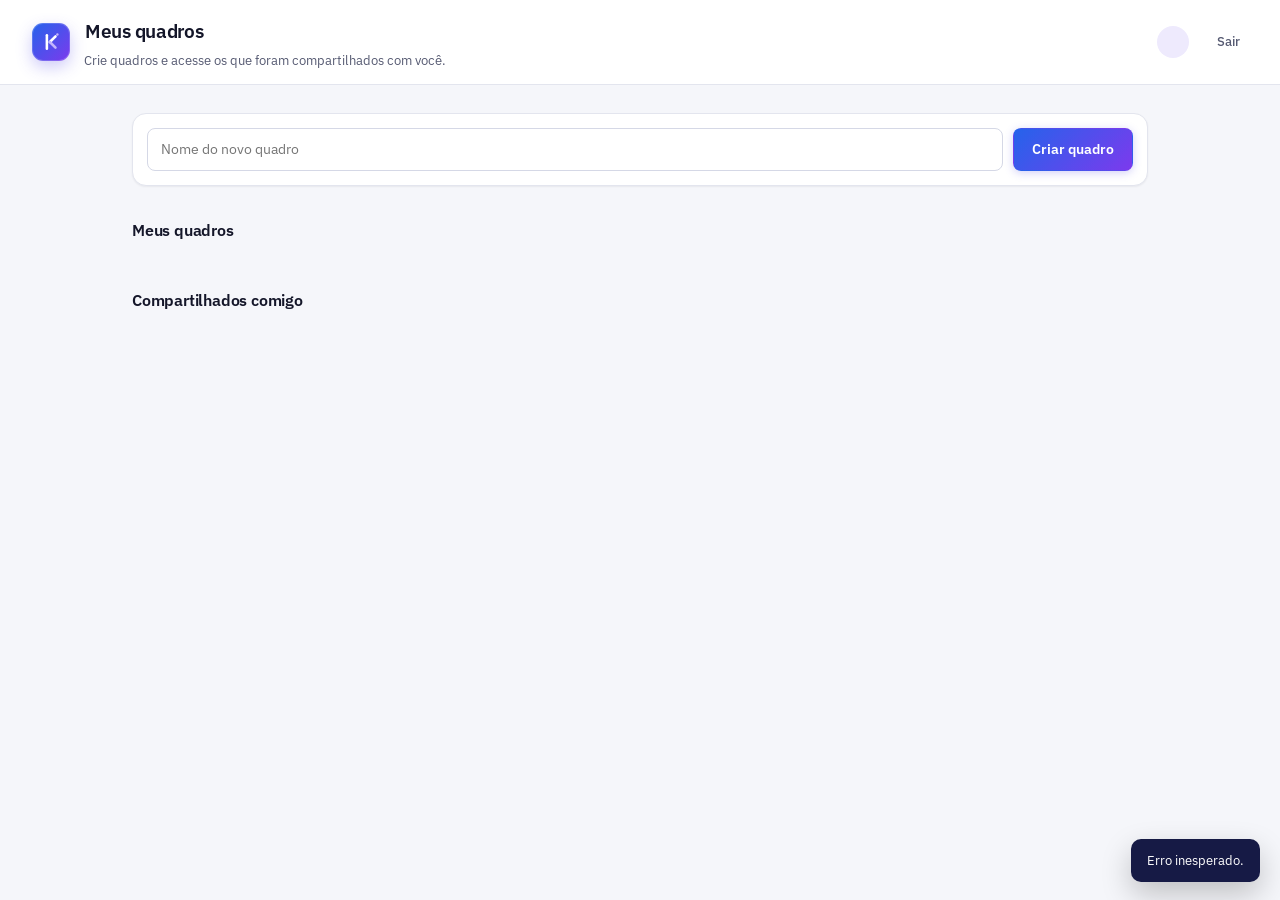
==== static/boards.html @ e6728587 "Add files via upload" ====
<!DOCTYPE html>
<html lang="pt-BR">
<head>
  <meta charset="UTF-8">
  <meta name="viewport" content="width=device-width, initial-scale=1">
  <title>Meus quadros | Quadro Kanban</title>
  <link rel="preconnect" href="https://fonts.googleapis.com">
  <link rel="preconnect" href="https://fonts.gstatic.com" crossorigin>
  <link href="https://fonts.googleapis.com/css2?family=IBM+Plex+Sans:wght@400;500;600;700&display=swap" rel="stylesheet">
  <link rel="icon" type="image/svg+xml" href="/static/favicon.svg">
  <link rel="stylesheet" href="/static/styles.css">
  <link rel="stylesheet" href="/static/extra.css">
</head>
<body class="list-page">
  <header class="board-header">
    <div class="board-brand">
      <span class="brand-mark" aria-hidden="true"><svg viewBox="0 0 32 32" fill="none" stroke-linecap="round" stroke-linejoin="round"><path d="M10.5 7v18" stroke="#fff" stroke-width="3.4"/><path d="M14.5 16 22 8.5" stroke="#fff" stroke-width="3.4"/><path d="M14.5 16 22 23.5" stroke="#c4b5fd" stroke-width="3.4"/><circle cx="24.5" cy="6" r="1.6" fill="#c4b5fd" stroke="none"/></svg></span>
      <div class="board-titles"><div class="project-name" style="cursor:default">Meus quadros</div><div class="board-subtitle">Crie quadros e acesse os que foram compartilhados com você.</div></div>
    </div>
    <div class="head-actions"><div class="account-menu" style="border:0;margin:0;padding:0"><span class="account-avatar" id="avatar"></span><span class="account-email" id="accName"></span><button class="logout-button" id="logout" type="button">Sair</button></div></div>
  </header>
  <main class="list-main">
    <form class="new-board" id="newBoardForm"><input id="newBoardName" maxlength="60" placeholder="Nome do novo quadro" aria-label="Nome do novo quadro"><button class="btn btn-primary" type="submit">Criar quadro</button></form>
    <div class="section-title">Meus quadros <small id="mineCount"></small></div>
    <div class="board-grid" id="mine"></div>
    <div class="section-title">Compartilhados comigo <small id="sharedCount"></small></div>
    <div class="board-grid" id="shared"></div>
  </main>
  <div class="toast" id="toast" role="status" aria-live="polite" hidden></div>
  <script src="/static/api.js"></script>
  <script src="/static/boards.js"></script>
</body>
</html>
---- static/styles.css ----
/* =========================================================
   Quadro Kanban — design system
   Mesma identidade de cor (azul → roxo), tipografia IBM Plex Sans
   ========================================================= */
:root{
  --blue:#2563eb;--indigo:#4f46e5;--purple:#7c3aed;--navy:#161a45;--navy-2:#20235b;
  --grad:linear-gradient(135deg,#2563eb 0%,#7c3aed 100%);
  --ink:#141629;--ink-2:#565a72;--ink-3:#8a8ea5;
  --line:#e3e5ee;--line-2:#eef0f6;
  --bg:#f5f6fa;--surface:#fff;--col-bg:#f1f2f8;
  --accent:#5b45d6;--accent-soft:#eeeafd;--focus:rgba(91,69,214,.28);
  --r-sm:8px;--r-md:10px;--r-lg:14px;
  --sh-1:0 1px 2px rgba(20,22,41,.06);
  --sh-2:0 4px 14px rgba(20,22,41,.08);
  --sh-3:0 24px 60px rgba(20,22,41,.22);
}
*{box-sizing:border-box;margin:0}
html,body{min-height:100%}
body{font-family:"IBM Plex Sans",system-ui,-apple-system,"Segoe UI",Roboto,sans-serif;font-size:14px;line-height:1.5;color:var(--ink);-webkit-font-smoothing:antialiased;font-feature-settings:"tnum" 1}
button,input,textarea,select{font:inherit;color:inherit}
button{cursor:pointer}
:focus-visible{outline:2px solid var(--accent);outline-offset:2px}
[hidden]{display:none!important}

/* ---------- Logo ---------- */
.brand{display:inline-flex;align-items:center;gap:11px;text-decoration:none;font-size:17px;font-weight:400;letter-spacing:-.2px;color:var(--ink)}
.brand strong{font-weight:700}
.brand-light{color:#fff}
.brand-mark{width:38px;height:38px;border-radius:11px;background:var(--grad);display:grid;place-items:center;flex:none;box-shadow:inset 0 0 0 1px rgba(255,255,255,.18),0 6px 16px rgba(79,70,229,.28)}
.brand-mark svg{width:24px;height:24px}

/* ---------- Autenticação ---------- */
.auth-page{min-height:100vh;background:var(--bg);display:grid;place-items:center;padding:28px}
.auth-shell{width:min(1120px,100%);min-height:680px;display:grid;grid-template-columns:1.05fr .95fr;background:var(--surface);border-radius:20px;overflow:hidden;box-shadow:var(--sh-3);border:1px solid var(--line)}
.auth-showcase{position:relative;display:flex;flex-direction:column;justify-content:space-between;padding:40px 48px;color:#fff;overflow:hidden;
  background:linear-gradient(160deg,#121538 0%,#1c2058 55%,#34247a 100%)}
.auth-showcase:before{content:"";position:absolute;inset:0;background-image:linear-gradient(rgba(255,255,255,.045) 1px,transparent 1px),linear-gradient(90deg,rgba(255,255,255,.045) 1px,transparent 1px);background-size:44px 44px;-webkit-mask-image:radial-gradient(circle at 30% 30%,#000,transparent 75%);mask-image:radial-gradient(circle at 30% 30%,#000,transparent 75%);pointer-events:none}
.auth-showcase>*{position:relative}
.showcase-copy{margin:48px 0 36px}
.eyebrow{display:inline-flex;align-items:center;gap:9px;font-size:12px;font-weight:500;color:#c9c8ff;padding:6px 12px;border:1px solid rgba(255,255,255,.18);border-radius:999px;background:rgba(255,255,255,.05)}
.eyebrow-dot{width:7px;height:7px;border-radius:50%;background:#7fe0b4}
.showcase-copy h1{max-width:470px;margin-top:22px;font-size:clamp(30px,3.6vw,42px);line-height:1.15;letter-spacing:-1px;font-weight:600}
.showcase-copy h1 em{font-style:normal}
.showcase-copy>p{max-width:430px;margin-top:16px;color:#c3c6e3;font-size:15px;line-height:1.7}
.mini-board{display:flex;gap:10px;margin-top:40px;max-width:470px}
.mini-column{flex:1;min-width:0;padding:11px 10px;border:1px solid rgba(255,255,255,.14);border-radius:12px;background:rgba(255,255,255,.07)}
.mini-heading{display:flex;align-items:center;gap:6px;font-size:10px;color:#fff;font-weight:600;white-space:nowrap}
.mini-heading i{width:6px;height:6px;border-radius:50%;background:#a99cff}
.mini-column:nth-child(2) .mini-heading i{background:#f3c66b}
.mini-column:nth-child(3) .mini-heading i{background:#79d5ac}
.mini-heading b{margin-left:auto;color:#c9c9e4;font-weight:500}
.mini-task{display:flex;flex-direction:column;gap:5px;margin-top:10px;padding:9px 8px;background:#fff;border-radius:7px;box-shadow:0 4px 10px rgba(0,0,0,.18)}
.mini-task i:first-child{width:72%;height:4px;border-radius:4px;background:#c9cbe0}
.mini-task i:last-child{width:48%;height:4px;border-radius:4px;background:#e5e6ef}
.mini-task.short{margin-top:7px}.mini-task.short i:first-child{width:55%}
.showcase-footer{font-size:12px;color:#9ea2cc}
.auth-panel{display:grid;place-items:center;padding:48px 54px}
.auth-card{width:min(380px,100%)}
.brand-mobile{display:none;margin-bottom:36px}
.auth-heading{margin-bottom:28px}
.auth-kicker{font-size:13px;font-weight:600;color:var(--accent)}
.auth-heading h2{font-size:28px;letter-spacing:-.6px;margin-top:6px;font-weight:600}
.auth-heading p{font-size:14px;color:var(--ink-2);margin-top:8px}
.auth-card form{display:flex;flex-direction:column;gap:8px}
.auth-card label{font-size:13px;font-weight:500;color:#2c2f45;margin-top:8px}
.input-wrap{height:46px;display:flex;align-items:center;gap:10px;padding:0 13px;border:1px solid #d5d8e6;border-radius:var(--r-md);background:#fff;transition:border-color .15s,box-shadow .15s}
.input-wrap:focus-within{border-color:var(--accent);box-shadow:0 0 0 3px var(--focus)}
.input-wrap>svg{width:18px;height:18px;flex:none;fill:none;stroke:var(--ink-3);stroke-width:1.7;stroke-linecap:round;stroke-linejoin:round}
.input-wrap input{width:100%;min-width:0;border:0;outline:0;background:transparent;font-size:14px}
.input-wrap input::placeholder{color:#a3a6b8}
.toggle-password{flex:none;border:0;background:transparent;color:var(--accent);font-size:12px;font-weight:600;padding:5px 6px;border-radius:6px}
.toggle-password:hover{background:var(--accent-soft)}
.text-button,.switch-auth button{border:0;background:transparent;color:var(--accent);font-size:13px;font-weight:600}
.text-button:hover,.switch-auth button:hover{text-decoration:underline}
.auth-submit{height:46px;margin-top:14px;display:flex;align-items:center;justify-content:center;border:0;border-radius:var(--r-md);color:#fff;background:var(--grad);font-size:14px;font-weight:600;box-shadow:0 6px 16px rgba(79,70,229,.28);transition:box-shadow .15s,filter .15s}
.auth-submit:hover{filter:brightness(1.06);box-shadow:0 8px 20px rgba(79,70,229,.36)}
.auth-submit:disabled{opacity:.65;cursor:wait}
.switch-auth{text-align:center;color:var(--ink-2);font-size:13px;margin-top:22px}
.security-note{display:flex;align-items:center;justify-content:center;gap:7px;margin-top:26px;padding-top:20px;border-top:1px solid var(--line-2);color:var(--ink-3);font-size:12px}
.security-note svg{width:15px;height:15px;fill:none;stroke:#1f9d70;stroke-width:1.8;stroke-linecap:round;stroke-linejoin:round}
.message{padding:11px 13px;margin:0 0 16px;border-radius:var(--r-sm);font-size:13px;line-height:1.5}
.message.error{background:#fef1f2;color:#a3202f;border:1px solid #f6cfd4}
.message.success{background:#edf9f2;color:#1b6e47;border:1px solid #c8e9d7}
.message.info{background:var(--accent-soft);color:#4636a8;border:1px solid #dcd6fb}

/* ---------- Cabeçalho (todas as páginas internas) ---------- */
.board-header{display:flex;align-items:center;justify-content:space-between;gap:16px;flex-wrap:wrap;padding:14px clamp(16px,3vw,32px);background:#fff;border-bottom:1px solid var(--line);position:relative;z-index:2}
.board-brand{display:flex;align-items:center;gap:14px;min-width:0;flex:1 1 280px}
.board-brand>.brand-mark{width:38px;height:38px}
.board-titles{min-width:0;flex:1}
.project-name{width:100%;max-width:520px;padding:2px 8px;margin-left:-8px;border:1px solid transparent;border-radius:var(--r-sm);background:transparent;font-size:19px;font-weight:600;letter-spacing:-.3px;color:var(--ink);text-overflow:ellipsis}
input.project-name:hover{border-color:var(--line)}
.project-name:focus{outline:0;border-color:var(--accent);background:#fff;box-shadow:0 0 0 3px var(--focus)}
.board-subtitle{font-size:13px;color:var(--ink-2);margin-top:2px;display:flex;align-items:center;gap:8px;flex-wrap:wrap}
.head-actions{display:flex;align-items:center;gap:8px;flex-wrap:wrap}
.account-menu{display:flex;align-items:center;gap:10px;padding-left:14px;margin-left:4px;border-left:1px solid var(--line)}
.account-avatar{width:32px;height:32px;display:grid;place-items:center;flex:none;border-radius:50%;background:var(--accent-soft);color:var(--accent);font-size:12px;font-weight:600;letter-spacing:.2px}
.account-email{max-width:170px;overflow:hidden;text-overflow:ellipsis;white-space:nowrap;color:var(--ink-2);font-size:13px}
.logout-button{border:0;background:transparent;color:var(--ink-2);font-size:13px;font-weight:500;padding:6px 8px;border-radius:6px}
.logout-button:hover{color:#b3263a;background:#fef1f2}
.back-btn{display:grid;place-items:center;width:36px;height:36px;border-radius:var(--r-sm);border:1px solid var(--line);background:#fff;color:var(--ink);text-decoration:none;flex:none}
.back-btn:hover{background:var(--bg);border-color:#cfd2e2}
.back-btn svg{width:16px;height:16px;fill:none;stroke:currentColor;stroke-width:2;stroke-linecap:round;stroke-linejoin:round}

/* ---------- Botões ---------- */
.btn{display:inline-flex;align-items:center;justify-content:center;gap:7px;border-radius:var(--r-sm);padding:9px 14px;font-size:13px;font-weight:500;line-height:1.2;transition:background .15s,border-color .15s,box-shadow .15s,filter .15s}
.btn svg{width:16px;height:16px;fill:none;stroke:currentColor;stroke-width:2;stroke-linecap:round;stroke-linejoin:round}
.btn-primary{background:var(--grad);color:#fff;border:1px solid transparent;font-weight:600;box-shadow:0 2px 8px rgba(79,70,229,.25)}
.btn-primary:hover{filter:brightness(1.07);box-shadow:0 4px 12px rgba(79,70,229,.32)}
.btn-outline{background:#fff;color:var(--ink);border:1px solid #d5d8e6}
.btn-outline:hover{background:var(--bg);border-color:#bfc3d8}
.btn-danger{background:#fff;color:#b3263a;border:1px solid #f1cbd1}
.btn-danger:hover{background:#fef1f2}

/* ---------- Quadro Kanban ---------- */
body.board-page{height:100vh;display:flex;flex-direction:column;background:var(--bg);overflow:hidden}
.board-main{flex:1;min-height:0;display:flex;gap:16px;align-items:stretch;padding:22px clamp(16px,3vw,32px) 28px;overflow-x:auto;overflow-y:hidden}
.column{--c-soft:color-mix(in srgb,var(--c) 12%,#fff);flex:1 0 296px;min-width:296px;max-width:440px;background:var(--col-bg);border:1px solid var(--line);border-radius:var(--r-lg);display:flex;flex-direction:column;min-height:0;overflow:hidden}
.col-head{display:flex;align-items:center;gap:8px;padding:14px 12px 8px 16px;position:relative}
.col-head:before{content:"";position:absolute;left:16px;right:16px;top:0;height:3px;border-radius:0 0 3px 3px;background:var(--c)}
.dot{width:8px;height:8px;border-radius:50%;background:var(--c);flex:none}
.col-name{font-size:14px;font-weight:600;letter-spacing:-.1px;flex:1;min-width:0;padding:3px 6px;margin-left:-4px;border-radius:6px;border:1px solid transparent;overflow-wrap:anywhere;cursor:text}
.col-name:hover{border-color:#d3d6e6;border-style:dashed}
.col-name:focus{outline:0;border:1px solid var(--c);background:#fff}
.count{min-width:24px;text-align:center;font-size:12px;font-weight:600;color:var(--c);background:var(--c-soft);padding:2px 8px;border-radius:999px}
.icon-btn{width:28px;height:28px;border:0;background:transparent;border-radius:7px;color:var(--ink-3);display:grid;place-items:center;flex:none}
.icon-btn:hover:not(:disabled){background:#e4e6f2;color:var(--ink)}
.icon-btn:disabled{opacity:.35;cursor:not-allowed}
.icon-btn svg{width:15px;height:15px}
.cards{flex:1;overflow-y:auto;padding:8px 12px 14px;display:flex;flex-direction:column;gap:10px;min-height:140px;transition:background .15s}
.cards.over{background:var(--c-soft)}
.card{background:#fff;border:1px solid var(--line);border-radius:var(--r-md);padding:13px 14px;cursor:grab;position:relative;box-shadow:var(--sh-1);transition:box-shadow .15s,border-color .15s}
.card:hover{border-color:#c9cde2;box-shadow:var(--sh-2)}
.card:active{cursor:grabbing}
.card.dragging{opacity:.45}
.card.readonly{cursor:default}
.card h3{font-size:14px;font-weight:600;line-height:1.35;padding-right:28px;overflow-wrap:anywhere}
.card h3 a{color:inherit;text-decoration:none}.card h3 a:hover{color:var(--accent)}
.card p{font-size:13px;color:var(--ink-2);margin-top:6px;line-height:1.5;overflow-wrap:anywhere;white-space:pre-wrap}
.card .icon-btn{position:absolute;top:8px;right:8px;opacity:0;transition:opacity .12s}
.card:hover .icon-btn,.card .icon-btn:focus-visible{opacity:1}
.chips{display:flex;flex-wrap:wrap;gap:5px;margin-top:10px}
.chip{padding:2px 8px;border-radius:5px;font-size:12px;font-weight:500;background:#eceef8;color:#3f4363}
.card-meta{display:flex;align-items:center;flex-wrap:wrap;gap:10px;margin-top:12px;font-size:12px;color:var(--ink-2)}
.meta-item{display:inline-flex;align-items:center;gap:4px}
.meta-item svg{width:14px;height:14px;color:var(--ink-3)}
.prio{display:inline-flex;align-items:center;gap:5px;padding:2px 8px;border-radius:999px;font-size:12px;font-weight:500}
.prio:before{content:"";width:6px;height:6px;border-radius:50%;background:currentColor}
.prio-baixa{background:#e8f7ef;color:#1b7a4c}
.prio-media{background:#fff3da;color:#945c00}
.prio-alta{background:#fdeaed;color:#b3263a}
.due.late{color:#b3263a;font-weight:600}
.avatar-sm{margin-left:auto;width:24px;height:24px;display:grid;place-items:center;border-radius:50%;background:var(--accent-soft);color:var(--accent);font-size:10px;font-weight:600}
.card-comment{margin-top:10px;padding:8px 10px;border-radius:var(--r-sm);background:var(--bg);border-left:2px solid #c9c1f5;font-size:12px;line-height:1.5;color:var(--ink-2);overflow-wrap:anywhere}
.card-comment b{color:var(--ink);font-weight:600}
.empty{text-align:center;font-size:13px;color:var(--ink-3);padding:22px 14px;border:1px dashed #cdd1e4;border-radius:var(--r-md);line-height:1.55}
.add-column{flex:0 0 232px;align-self:flex-start;height:48px;display:flex;align-items:center;justify-content:center;gap:8px;font-weight:500;font-size:13px;color:var(--ink-2);background:transparent;border:1px dashed #b7bcd5;border-radius:var(--r-lg)}
.add-column:hover{background:#fff;color:var(--accent);border-color:var(--accent)}
.add-column svg{width:16px;height:16px}

/* ---------- Badges de papel ---------- */
.role-badge{display:inline-block;padding:1px 9px;border-radius:999px;font-size:12px;font-weight:600;background:var(--accent-soft);color:var(--accent)}
.role-badge.r-EDITOR{background:#e4f1fd;color:#14609b}
.role-badge.r-VIEWER{background:#fff3da;color:#945c00}

/* ---------- Meus quadros ---------- */
body.list-page{min-height:100vh;background:var(--bg)}
.list-main{max-width:1080px;margin:0 auto;padding:28px clamp(16px,3vw,32px) 64px}
.new-board{display:flex;gap:10px;flex-wrap:wrap;padding:14px;background:#fff;border:1px solid var(--line);border-radius:var(--r-lg);box-shadow:var(--sh-1)}
.new-board input{flex:1 1 240px;padding:10px 13px;border:1px solid #d5d8e6;border-radius:var(--r-sm);font-size:14px;background:#fff}
.new-board input:focus{outline:0;border-color:var(--accent);box-shadow:0 0 0 3px var(--focus)}
.new-board .btn{padding:10px 18px;font-size:14px}
.section-title{display:flex;align-items:baseline;gap:10px;margin:32px 0 14px;font-size:16px;font-weight:600;letter-spacing:-.2px}
.section-title small{font-size:13px;font-weight:400;color:var(--ink-3)}
.board-grid{display:grid;grid-template-columns:repeat(auto-fill,minmax(260px,1fr));gap:14px}
.tile-wrap{position:relative;display:flex}
.tile-wrap .board-tile{flex:1}
.tile-wrap .board-tile h3{padding-right:34px}
.board-tile{display:flex;flex-direction:column;justify-content:space-between;gap:26px;min-height:112px;padding:18px;background:#fff;border:1px solid var(--line);border-radius:var(--r-lg);text-decoration:none;color:var(--ink);box-shadow:var(--sh-1);position:relative;transition:border-color .15s,box-shadow .15s}
.board-tile:before{content:"";position:absolute;left:18px;top:0;width:34px;height:3px;border-radius:0 0 3px 3px;background:var(--grad)}
.board-tile:hover{border-color:#c5c9e0;box-shadow:var(--sh-2)}
.board-tile h3{font-size:16px;font-weight:600;letter-spacing:-.2px;overflow-wrap:anywhere}
.tile-meta{display:flex;align-items:center;justify-content:space-between;gap:8px;font-size:12px;color:var(--ink-2)}
.tile-del{position:absolute;top:12px;right:12px;width:28px;height:28px;display:grid;place-items:center;border:0;border-radius:7px;background:transparent;color:var(--ink-3)}
.tile-del:hover{background:#fef1f2;color:#b3263a}
.tile-del svg{width:16px;height:16px}
.empty-box{grid-column:1/-1;padding:26px;text-align:center;font-size:13px;color:var(--ink-3);border:1px dashed #cdd1e4;border-radius:var(--r-lg);background:rgba(255,255,255,.6)}

/* ---------- Página da tarefa ---------- */
.task-layout{max-width:1080px;margin:0 auto;padding:24px clamp(16px,3vw,32px) 70px;display:grid;grid-template-columns:minmax(0,1.65fr) minmax(260px,1fr);gap:20px;align-items:start}
.panel{background:#fff;border:1px solid var(--line);border-radius:var(--r-lg);padding:20px;box-shadow:var(--sh-1)}
.task-layout section.panel[style]{margin-top:20px!important}
.panel h2{font-size:15px;font-weight:600;margin-bottom:12px;letter-spacing:-.1px;color:var(--ink);display:flex;align-items:center;justify-content:space-between}
.panel h2 span{font-size:13px;font-weight:500;color:var(--ink-2)}
.field{display:flex;flex-direction:column;gap:6px;margin-bottom:16px;font-size:13px;font-weight:500;color:#2c2f45}
.field input,.field textarea,.field select{font-weight:400;font-size:14px;padding:9px 12px;border:1px solid #d5d8e6;border-radius:var(--r-sm);background:#fff;color:var(--ink)}
.field input:focus,.field textarea:focus,.field select:focus{outline:0;border-color:var(--accent);box-shadow:0 0 0 3px var(--focus)}
.field input:disabled,.field textarea:disabled,.field select:disabled{background:var(--bg);color:var(--ink-2);cursor:not-allowed}
.task-title-input{font-size:20px!important;font-weight:600!important;letter-spacing:-.3px}
.field textarea{min-height:110px;resize:vertical}
.save-state{font-size:12px;color:var(--ink-3)}
.checklist{list-style:none;padding:0;margin:10px 0 0;display:flex;flex-direction:column;gap:4px}
.check-row{display:flex;align-items:center;gap:10px;font-size:14px;padding:5px 6px;border-radius:var(--r-sm)}
.check-row:hover{background:var(--bg)}
.check-row input{width:16px;height:16px;accent-color:var(--accent)}
.check-row span{flex:1;overflow-wrap:anywhere}
.check-row.done span{text-decoration:line-through;color:var(--ink-3)}
.progress{height:6px;border-radius:99px;background:#e8eaf4;overflow:hidden}
.progress i{display:block;height:100%;background:var(--grad);width:0;transition:width .25s}
.add-line{display:flex;gap:8px;margin-top:12px}
.add-line input{flex:1;min-width:0;padding:8px 11px;border:1px solid #d5d8e6;border-radius:var(--r-sm);font-size:14px}
.add-line input:focus,.comment-form textarea:focus{outline:0;border-color:var(--accent);box-shadow:0 0 0 3px var(--focus)}
.comment{padding:12px 14px;border:1px solid var(--line-2);border-radius:var(--r-md);margin-bottom:10px;background:var(--bg)}
.comment header{display:flex;justify-content:space-between;gap:10px;font-size:13px;margin-bottom:4px}
.comment header b{font-weight:600}
.comment header span{color:var(--ink-3);font-size:12px}
.comment p{font-size:14px;line-height:1.55;white-space:pre-wrap;overflow-wrap:anywhere}
.comment-form{display:flex;flex-direction:column;gap:8px;margin-top:12px}
.comment-form textarea{min-height:76px;padding:10px 12px;border:1px solid #d5d8e6;border-radius:var(--r-sm);font-size:14px;resize:vertical}
.note{font-size:13px;color:#7a5200;padding:10px 12px;background:#fff6e0;border:1px solid #f4e1b0;border-radius:var(--r-sm);margin-top:12px}

/* ---------- Modais ---------- */
dialog{border:0;border-radius:16px;padding:0;width:min(480px,calc(100vw - 30px));box-shadow:var(--sh-3);color:var(--ink);background:#fff;margin:auto}
dialog::backdrop{background:rgba(16,18,46,.5);backdrop-filter:blur(2px)}
dialog[open]{animation:pop .16s ease-out}
@keyframes pop{from{opacity:0;transform:translateY(8px) scale(.985)}to{opacity:1;transform:none}}
.modal-head{padding:22px 24px 0}
.modal-head h2{font-size:18px;font-weight:600;letter-spacing:-.3px}
.modal-head p{font-size:13px;color:var(--ink-2);margin-top:4px}
.modal-form{padding:18px 24px 22px;display:flex;flex-direction:column;gap:16px}
.modal-form label,.field-label{display:flex;flex-direction:column;gap:6px;font-size:13px;font-weight:500;color:#2c2f45}
.modal-form input,.modal-form textarea,.modal-form select{font-weight:400;font-size:14px;color:var(--ink);background:#fff;border:1px solid #d5d8e6;border-radius:var(--r-sm);padding:9px 12px;resize:vertical}
.modal-form input:focus,.modal-form textarea:focus,.modal-form select:focus{outline:0;border-color:var(--accent);box-shadow:0 0 0 3px var(--focus)}
.modal-form textarea{min-height:90px}
.swatches{display:flex;gap:10px;flex-wrap:wrap}
.swatch{width:28px;height:28px;border-radius:50%;border:3px solid #fff;background:var(--sw);box-shadow:0 0 0 1px var(--line)}
.swatch[aria-pressed=true]{box-shadow:0 0 0 2px var(--sw)}
.actions{display:flex;justify-content:flex-end;gap:8px;margin-top:4px}
.btn-cancel,.btn-save{font-size:13px;font-weight:500;border-radius:var(--r-sm);padding:9px 16px;line-height:1.2}
.btn-cancel{color:var(--ink);background:#fff;border:1px solid #d5d8e6}
.btn-cancel:hover{background:var(--bg)}
.btn-save{color:#fff;background:var(--grad);border:0;font-weight:600;box-shadow:0 2px 8px rgba(79,70,229,.25)}
.btn-save:hover{filter:brightness(1.07)}
.member-list,.activity-list{list-style:none;padding:0;margin:0;display:flex;flex-direction:column;gap:8px;max-height:300px;overflow:auto}
.member-row{display:flex;align-items:center;gap:12px;padding:9px 12px;border:1px solid var(--line);border-radius:var(--r-md)}
.member-row .who{flex:1;min-width:0;font-size:12px}
.member-row .who b{display:block;font-size:14px;font-weight:600}
.member-row .who span{color:var(--ink-2);overflow-wrap:anywhere}
.member-row select{padding:6px 8px;border:1px solid #d5d8e6;border-radius:var(--r-sm);font-size:13px}
.invite-row{display:flex;gap:8px;flex-wrap:wrap}
.invite-row input{flex:1 1 180px}
.activity-list li{font-size:13px;line-height:1.5;padding:9px 12px;border-radius:var(--r-sm);background:var(--bg)}
.activity-list small{display:block;color:var(--ink-3);font-size:12px}
.form-error{font-size:13px;color:#a3202f}

/* ---------- Status e avisos ---------- */
.sync-status{position:fixed;left:18px;bottom:14px;z-index:3;display:flex;align-items:center;gap:7px;padding:6px 12px;border-radius:999px;background:#fff;border:1px solid var(--line);box-shadow:var(--sh-2);font-size:12px;color:var(--ink-2)}
.sync-dot{width:7px;height:7px;border-radius:50%;background:#1f9d70}
.sync-status.pending .sync-dot{background:#e5a32a}
.sync-status.error .sync-dot{background:#d94b5b}
.toast{position:fixed;right:20px;bottom:18px;z-index:5;max-width:min(380px,calc(100vw - 40px));padding:12px 16px;border-radius:var(--r-md);background:var(--navy);color:#fff;font-size:13px;box-shadow:0 12px 30px rgba(0,0,0,.22)}

/* ---------- Responsivo ---------- */
@media(max-width:900px){
  .auth-shell{grid-template-columns:.9fr 1.1fr;min-height:640px}
  .auth-showcase{padding:32px 28px}
  .auth-panel{padding:36px 30px}
  .showcase-copy h1{font-size:32px}
  .mini-board{gap:6px}
}
@media(max-width:780px){.task-layout{grid-template-columns:1fr}.board-header .head-actions .btn{flex:1 1 40%}}
@media(max-width:680px){
  .auth-page{padding:0;background:#fff}
  .auth-shell{min-height:100vh;display:block;border-radius:0;box-shadow:none;border:0}
  .auth-showcase{display:none}
  .auth-panel{min-height:100vh;padding:32px 24px}
  .brand-mobile{display:inline-flex}
  body.board-page{height:auto;min-height:100vh;overflow:auto}
  .board-header{padding:12px 16px}
  .board-subtitle{display:none}
  .head-actions{width:100%}
  .head-actions>.btn{flex:1;padding:9px 8px}
  .account-menu{margin-left:auto}
  .account-email{max-width:100px}
  .board-main{flex-direction:column;overflow:visible;padding:16px 16px 70px}
  .column{flex:none;min-width:0;max-width:none;width:100%;min-height:240px}
  .add-column{flex:none;width:100%}
  .card .icon-btn{opacity:1}
  .sync-status{bottom:8px;left:10px}
}
@media(prefers-reduced-motion:reduce){*,*:before,*:after{animation:none!important;transition:none!important;scroll-behavior:auto!important}}

/* =========================================================
   Página do quadro (index.html) — layout próprio
   ========================================================= */
body.board-page{background-color:#eef0f7;background-image:radial-gradient(#d6d9ea 1px,transparent 1px);background-size:22px 22px}
.app-bar{display:flex;align-items:center;gap:22px;padding:0 clamp(16px,3vw,32px);height:60px;background:linear-gradient(90deg,#121538,#1c2058 60%,#2a2072);color:#fff;flex:none}
.app-bar .brand{font-size:16px}
.app-bar .brand-mark{width:34px;height:34px;border-radius:10px;box-shadow:inset 0 0 0 1px rgba(255,255,255,.2)}
.app-bar .brand-mark svg{width:22px;height:22px}
.crumbs{display:flex;align-items:center;gap:8px;min-width:0;flex:1;padding-left:22px;border-left:1px solid rgba(255,255,255,.16);height:28px}
.crumbs a{color:#b9bde6;text-decoration:none;font-size:14px;white-space:nowrap}
.crumbs a:hover{color:#fff}
.crumb-sep{width:14px;height:14px;flex:none;fill:none;stroke:#7e83b8;stroke-width:2;stroke-linecap:round;stroke-linejoin:round}
.app-bar .project-name{margin:0;max-width:420px;font-size:15px;font-weight:600;color:#fff;letter-spacing:0;padding:4px 8px;border-radius:6px}
.app-bar .project-name::placeholder{color:#8c91c4}
.app-bar input.project-name:hover{border-color:rgba(255,255,255,.25)}
.app-bar .project-name:focus{background:rgba(255,255,255,.1);border-color:rgba(255,255,255,.5);box-shadow:none}
.app-bar .account-menu{border-left-color:rgba(255,255,255,.16)}
.app-bar .account-avatar{background:rgba(255,255,255,.14);color:#fff}
.app-bar .account-email{color:#c3c6ea}
.app-bar .logout-button{color:#c3c6ea}
.app-bar .logout-button:hover{background:rgba(255,255,255,.12);color:#fff}
.toolbar{display:flex;align-items:center;justify-content:space-between;gap:12px;flex-wrap:wrap;padding:12px clamp(16px,3vw,32px);background:#fff;border-bottom:1px solid var(--line);flex:none}
.toolbar .board-subtitle{margin:0}
.btn-ghost{background:transparent;color:var(--ink-2);border:1px solid transparent}
.btn-ghost:hover{background:var(--bg);color:var(--ink)}
.toolbar .btn-primary{margin-left:6px}

/* Colunas como faixas, sem caixa */
.board-page .board-main{padding:24px clamp(16px,3vw,32px) 30px;gap:20px}
.board-page .column{background:transparent;border:0;border-radius:0;overflow:visible;flex:1 0 300px;min-width:300px}
.board-page .col-head{background:#fff;border:1px solid var(--line);border-bottom:3px solid var(--c);border-radius:12px 12px 4px 4px;padding:11px 10px 10px 14px;box-shadow:var(--sh-1)}
.board-page .col-head:before{display:none}
.board-page .dot{width:10px;height:10px;border-radius:3px}
.board-page .count{background:var(--c);color:#fff;min-width:24px;padding:1px 8px}
.board-page .cards{padding:14px 2px 10px;gap:12px}
.board-page .cards.over{background:color-mix(in srgb,var(--c) 9%,transparent);border-radius:12px;outline:2px dashed color-mix(in srgb,var(--c) 55%,transparent);outline-offset:-2px}
.board-page .card{border:0;border-radius:12px;padding:14px 15px 13px 18px;box-shadow:0 1px 3px rgba(20,22,41,.08),0 6px 16px rgba(20,22,41,.05);overflow:hidden}
.board-page .card:before{content:"";position:absolute;left:0;top:0;bottom:0;width:5px;background:var(--c)}
.board-page .card:hover{box-shadow:0 2px 6px rgba(20,22,41,.1),0 10px 24px rgba(20,22,41,.09);transform:translateY(-1px)}
.board-page .card-meta{padding-top:11px;border-top:1px solid var(--line-2);margin-top:12px}
.board-page .empty{background:rgba(255,255,255,.55)}
.board-page .add-column{background:rgba(255,255,255,.55);height:46px;border-radius:12px}
@media(max-width:680px){
  .app-bar{height:auto;flex-wrap:wrap;gap:10px;padding:10px 16px}
  .crumbs{order:3;flex:1 0 100%;padding-left:0;border-left:0}
  .app-bar .account-menu{margin-left:auto}
  .toolbar .board-subtitle{display:flex}.tb-text{display:none}
  .toolbar .head-actions{width:100%}.toolbar .head-actions>.btn{flex:1 1 40%}
  .board-page .column{flex:none;min-width:0;width:100%}
}
---- static/extra.css ----
/* Estilos consolidados em styles.css (mantido para compatibilidade com as páginas). */
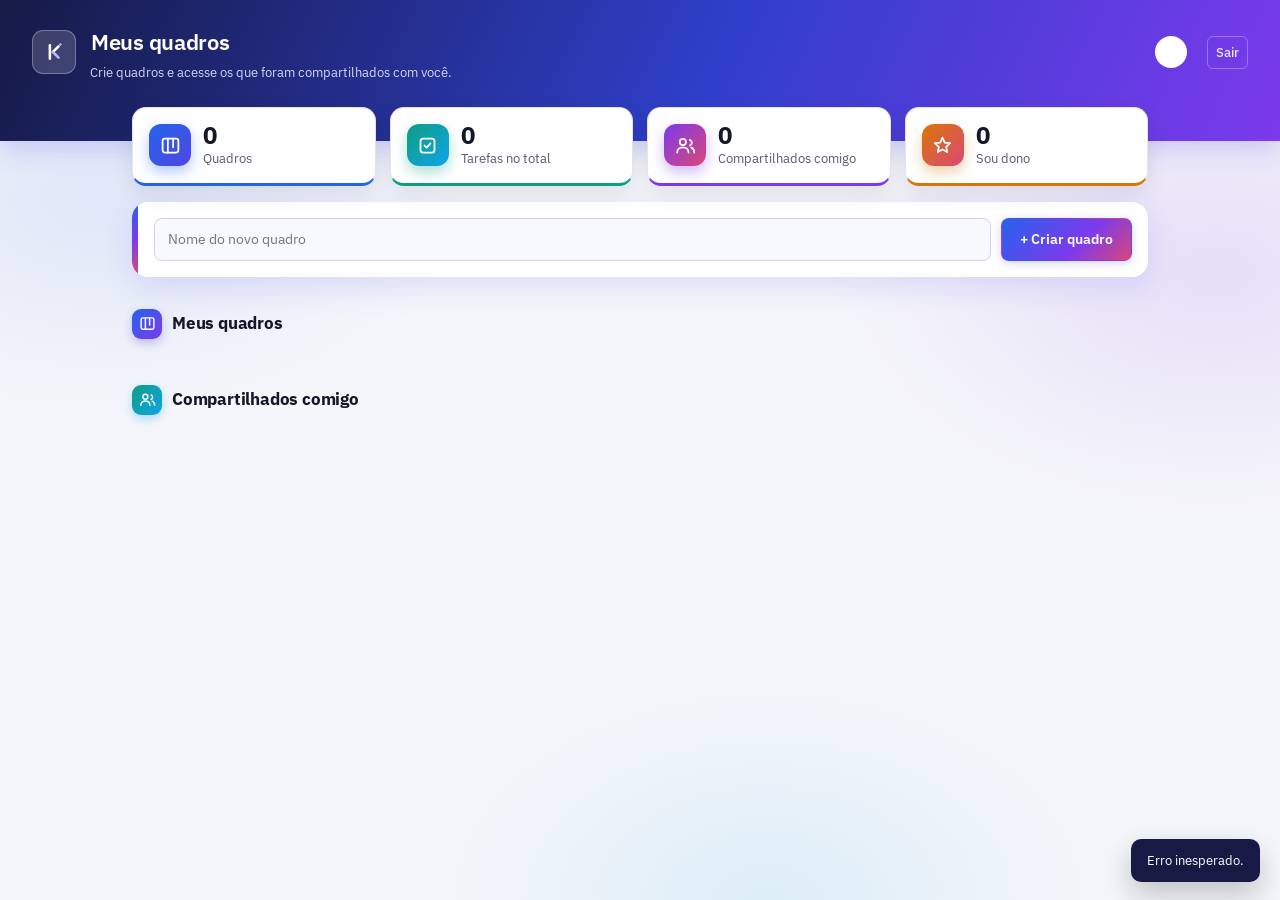
==== commit b8393a7a: "Add files via upload" ====
--- a/static/boards.html
+++ b/static/boards.html
@@ -8,26 +8,32 @@
   <link rel="preconnect" href="https://fonts.gstatic.com" crossorigin>
   <link href="https://fonts.googleapis.com/css2?family=IBM+Plex+Sans:wght@400;500;600;700&display=swap" rel="stylesheet">
   <link rel="icon" type="image/svg+xml" href="/static/favicon.svg">
-  <link rel="stylesheet" href="/static/styles.css">
-  <link rel="stylesheet" href="/static/extra.css">
+  <link rel="stylesheet" href="/static/styles.css?v=3">
+  <link rel="stylesheet" href="/static/extra.css?v=3">
 </head>
-<body class="list-page">
+<body class="list-page boards-page">
   <header class="board-header">
     <div class="board-brand">
       <span class="brand-mark" aria-hidden="true"><svg viewBox="0 0 32 32" fill="none" stroke-linecap="round" stroke-linejoin="round"><path d="M10.5 7v18" stroke="#fff" stroke-width="3.4"/><path d="M14.5 16 22 8.5" stroke="#fff" stroke-width="3.4"/><path d="M14.5 16 22 23.5" stroke="#c4b5fd" stroke-width="3.4"/><circle cx="24.5" cy="6" r="1.6" fill="#c4b5fd" stroke="none"/></svg></span>
-      <div class="board-titles"><div class="project-name" style="cursor:default">Meus quadros</div><div class="board-subtitle">Crie quadros e acesse os que foram compartilhados com você.</div></div>
+      <div class="board-titles"><div class="project-name" style="cursor:default">Meus quadros</div><div class="board-subtitle" id="greet">Crie quadros e acesse os que foram compartilhados com você.</div></div>
     </div>
     <div class="head-actions"><div class="account-menu" style="border:0;margin:0;padding:0"><span class="account-avatar" id="avatar"></span><span class="account-email" id="accName"></span><button class="logout-button" id="logout" type="button">Sair</button></div></div>
   </header>
   <main class="list-main">
-    <form class="new-board" id="newBoardForm"><input id="newBoardName" maxlength="60" placeholder="Nome do novo quadro" aria-label="Nome do novo quadro"><button class="btn btn-primary" type="submit">Criar quadro</button></form>
-    <div class="section-title">Meus quadros <small id="mineCount"></small></div>
+    <section class="stats" aria-label="Resumo">
+      <div class="stat s-blue"><span class="stat-ico"><svg viewBox="0 0 24 24" fill="none" stroke="currentColor" stroke-width="2" stroke-linecap="round" stroke-linejoin="round"><rect x="3" y="4" width="18" height="16" rx="2.5"/><path d="M9 4v16M15 4v10"/></svg></span><div><b id="stBoards">0</b><span>Quadros</span></div></div>
+      <div class="stat s-green"><span class="stat-ico"><svg viewBox="0 0 24 24" fill="none" stroke="currentColor" stroke-width="2" stroke-linecap="round" stroke-linejoin="round"><rect x="4" y="4" width="16" height="16" rx="3"/><path d="m8.5 12 2.5 2.5 4.5-5"/></svg></span><div><b id="stTasks">0</b><span>Tarefas no total</span></div></div>
+      <div class="stat s-purple"><span class="stat-ico"><svg viewBox="0 0 24 24" fill="none" stroke="currentColor" stroke-width="2" stroke-linecap="round" stroke-linejoin="round"><circle cx="9" cy="8" r="3.5"/><path d="M2.5 20c0-3.6 2.9-6 6.5-6s6.5 2.4 6.5 6M17 5.5a3.5 3.5 0 0 1 0 6.5M18.5 14.4c2 .7 3.5 2.6 3.5 5.6"/></svg></span><div><b id="stShared">0</b><span>Compartilhados comigo</span></div></div>
+      <div class="stat s-pink"><span class="stat-ico"><svg viewBox="0 0 24 24" fill="none" stroke="currentColor" stroke-width="2" stroke-linecap="round" stroke-linejoin="round"><path d="M12 3l2.6 5.6 6.1.7-4.5 4.2 1.2 6L12 16.5 6.6 19.5l1.2-6L3.3 9.3l6.1-.7z"/></svg></span><div><b id="stOwner">0</b><span>Sou dono</span></div></div>
+    </section>
+    <form class="new-board" id="newBoardForm"><input id="newBoardName" maxlength="60" placeholder="Nome do novo quadro" aria-label="Nome do novo quadro"><button class="btn btn-primary" type="submit">+ Criar quadro</button></form>
+    <div class="section-title st-mine"><span class="st-ico"><svg viewBox="0 0 24 24" fill="none" stroke="currentColor" stroke-width="2" stroke-linecap="round" stroke-linejoin="round"><rect x="3" y="4" width="18" height="16" rx="2.5"/><path d="M9 4v16M15 4v10"/></svg></span>Meus quadros <small id="mineCount"></small></div>
     <div class="board-grid" id="mine"></div>
-    <div class="section-title">Compartilhados comigo <small id="sharedCount"></small></div>
+    <div class="section-title st-shared"><span class="st-ico"><svg viewBox="0 0 24 24" fill="none" stroke="currentColor" stroke-width="2" stroke-linecap="round" stroke-linejoin="round"><circle cx="9" cy="8" r="3.5"/><path d="M2.5 20c0-3.6 2.9-6 6.5-6s6.5 2.4 6.5 6M17 5.5a3.5 3.5 0 0 1 0 6.5M18.5 14.4c2 .7 3.5 2.6 3.5 5.6"/></svg></span>Compartilhados comigo <small id="sharedCount"></small></div>
     <div class="board-grid" id="shared"></div>
   </main>
   <div class="toast" id="toast" role="status" aria-live="polite" hidden></div>
   <script src="/static/api.js"></script>
-  <script src="/static/boards.js"></script>
+  <script src="/static/boards.js?v=3"></script>
 </body>
 </html>
--- a/static/extra.css
+++ b/static/extra.css
@@ -1 +1,102 @@
-/* Estilos consolidados em styles.css (mantido para compatibilidade com as páginas). */
+/* ---------- Chat lateral (Kanban AI Co-Pilot) ---------- */
+.chat-panel{position:fixed;top:0;right:0;bottom:0;z-index:6;width:min(400px,100vw);display:flex;flex-direction:column;background:#fff;border-left:1px solid var(--line);box-shadow:var(--sh-3)}
+.chat-head{display:flex;align-items:center;justify-content:space-between;gap:10px;padding:16px 18px;background:var(--navy-2);color:#fff}
+.chat-head strong{display:block;font-size:15px}
+.chat-head small{display:block;margin-top:2px;font-size:12px;color:#c3c6e3}
+.chat-head .icon-btn{color:#fff;opacity:1;position:static}
+.chat-log{flex:1;min-height:0;overflow-y:auto;padding:16px 16px 8px;display:flex;flex-direction:column;gap:10px;background:var(--bg)}
+.msg{max-width:88%;padding:9px 12px;border-radius:12px;font-size:13.5px;line-height:1.5;overflow-wrap:anywhere}
+.msg p+p,.msg ul+p,.msg p+ul{margin-top:6px}
+.msg ul{padding-left:18px}
+.msg-user{align-self:flex-end;background:var(--grad);color:#fff;border-bottom-right-radius:4px}
+.msg-bot{align-self:flex-start;background:#fff;border:1px solid var(--line);border-bottom-left-radius:4px;box-shadow:var(--sh-1)}
+.msg-wait{color:var(--ink-3);font-style:italic}
+.msg-error{background:#fdeaed;border-color:#f3c3cb;color:#8f1f30}
+.chat-suggestions{display:flex;flex-wrap:wrap;gap:6px;padding:8px 16px;background:var(--bg);border-top:1px solid var(--line-2)}
+.chat-suggestions button{font-size:12px;padding:5px 10px;border-radius:999px;border:1px solid #d5d8e6;background:#fff;color:var(--accent)}
+.chat-suggestions button:hover{background:var(--accent-soft)}
+.chat-form{display:flex;gap:8px;padding:12px 16px;border-top:1px solid var(--line);background:#fff}
+.chat-form input{flex:1;min-width:0;padding:9px 12px;border:1px solid #d5d8e6;border-radius:var(--r-sm)}
+.chat-form input:focus{outline:0;border-color:var(--accent);box-shadow:0 0 0 3px var(--focus)}
+.chat-form button:disabled{opacity:.6;cursor:wait}
+@media(min-width:1000px){body.chat-open .board-main{margin-right:400px}}
+
+/* ---------- Extra B: auto-classificação com IA ---------- */
+.ai-classify{display:flex;flex-direction:column;gap:10px;padding:12px;border:1px dashed #cfc8f5;border-radius:var(--r-md);background:#faf9ff}
+.ai-classify-head{display:flex;align-items:center;justify-content:space-between;font-size:13px;font-weight:500;color:#2c2f45}
+.btn-ai{font-size:12.5px;font-weight:600;padding:6px 12px;border-radius:var(--r-sm);border:1px solid #cfc8f5;background:#fff;color:var(--accent)}
+.btn-ai:hover{background:var(--accent-soft)}
+.btn-ai:disabled{opacity:.6;cursor:wait}
+.ai-row{display:grid;grid-template-columns:1fr 130px;gap:10px}
+.ai-hint{font-size:12px;color:var(--ink-2);min-height:0}
+.ai-hint:empty{display:none}
+.ai-hint.err{color:#b3263a}
+
+/* ---------- Página "Meus quadros" — versão colorida ---------- */
+body.boards-page{background:
+  radial-gradient(520px 320px at 8% 22%,rgba(37,99,235,.10),transparent 70%),
+  radial-gradient(560px 360px at 95% 30%,rgba(124,58,237,.12),transparent 70%),
+  radial-gradient(520px 340px at 60% 100%,rgba(14,165,233,.10),transparent 70%),var(--bg);background-attachment:fixed}
+.boards-page .board-header{background:linear-gradient(115deg,#161a45 0%,#2f3fc9 55%,#7c3aed 100%);border:0;color:#fff;padding-top:22px;padding-bottom:22px;box-shadow:0 8px 24px rgba(79,70,229,.22)}
+.boards-page .board-header .project-name{color:#fff;font-size:22px}
+.boards-page .board-subtitle{color:#d4d7f7}
+.boards-page .board-brand>.brand-mark{width:44px;height:44px;background:rgba(255,255,255,.16);box-shadow:inset 0 0 0 1px rgba(255,255,255,.28)}
+.boards-page .account-menu{border-left-color:rgba(255,255,255,.22)}
+.boards-page .account-avatar{background:#fff;color:var(--purple)}
+.boards-page .account-email{color:#e6e7fb}
+.boards-page .logout-button{color:#e6e7fb;border:1px solid rgba(255,255,255,.3)}
+.boards-page .logout-button:hover{background:rgba(255,255,255,.16);color:#fff}
+
+.boards-page .new-board{position:relative;margin-top:-4px;padding:16px 16px 16px 22px;border:0;border-radius:16px;overflow:hidden;box-shadow:0 10px 30px rgba(79,70,229,.14)}
+.boards-page .new-board:before{content:"";position:absolute;left:0;top:0;bottom:0;width:6px;background:linear-gradient(180deg,#2563eb,#7c3aed,#db4777)}
+.boards-page .new-board input{border-color:#cfd3ef;background:#f8f9ff}
+.boards-page .new-board .btn{background:linear-gradient(135deg,#2563eb,#7c3aed 60%,#db4777)}
+
+.boards-page .section-title{font-size:17px;font-weight:700;align-items:center}
+.st-ico{width:30px;height:30px;display:grid;place-items:center;border-radius:9px;color:#fff;flex:none}
+.st-ico svg{width:17px;height:17px}
+.st-mine .st-ico{background:linear-gradient(135deg,#2563eb,#7c3aed);box-shadow:0 4px 10px rgba(79,70,229,.3)}
+.st-shared .st-ico{background:linear-gradient(135deg,#0f9d83,#0ea5e9);box-shadow:0 4px 10px rgba(14,165,233,.3)}
+.boards-page .section-title small:not(:empty){padding:1px 10px;border-radius:999px;background:var(--accent-soft);color:var(--accent);font-weight:600}
+.st-shared small:not(:empty){background:#dff5f0!important;color:#0b7a64!important}
+
+.boards-page .board-grid{grid-template-columns:repeat(auto-fill,minmax(270px,1fr));gap:18px}
+.boards-page .board-tile{padding:0;gap:0;min-height:0;overflow:hidden;border:1px solid color-mix(in srgb,var(--tc) 22%,#fff);border-radius:16px;
+  background:linear-gradient(180deg,#fff 40%,color-mix(in srgb,var(--tc) 7%,#fff));transition:transform .18s,box-shadow .18s,border-color .18s}
+.boards-page .board-tile:before{display:none}
+.boards-page .board-tile:hover{transform:translateY(-4px);border-color:var(--tc);box-shadow:0 16px 32px color-mix(in srgb,var(--tc) 28%,transparent)}
+.tile-top{display:flex;align-items:center;justify-content:space-between;gap:10px;padding:16px 16px 14px;min-height:78px;position:relative;overflow:hidden;
+  background:linear-gradient(135deg,var(--tc),var(--tc2))}
+.tile-top:after{content:"";position:absolute;right:-28px;top:-34px;width:110px;height:110px;border-radius:50%;background:rgba(255,255,255,.16)}
+.tile-top:before{content:"";position:absolute;right:34px;bottom:-44px;width:80px;height:80px;border-radius:50%;background:rgba(255,255,255,.10)}
+.tile-avatar{position:relative;z-index:1;width:44px;height:44px;display:grid;place-items:center;border-radius:13px;background:rgba(255,255,255,.95);color:var(--tc);font-size:21px;font-weight:700;box-shadow:0 6px 14px rgba(0,0,0,.18)}
+.tile-top .role-badge{position:relative;z-index:1;margin-right:30px;background:rgba(255,255,255,.2);color:#fff;border:1px solid rgba(255,255,255,.45);backdrop-filter:blur(2px)}
+.tile-body{display:flex;flex-direction:column;gap:12px;padding:14px 16px 16px}
+.boards-page .board-tile h3{padding-right:0;font-size:17px;font-weight:700}
+.tile-stats{display:flex;flex-wrap:wrap;gap:6px}
+.pill{display:inline-flex;align-items:center;gap:5px;padding:3px 10px 3px 8px;border-radius:999px;font-size:12px;font-weight:600}
+.pill svg{width:14px;height:14px}
+.pill-tasks{background:#e6efff;color:#1d4fd8}
+.pill-people{background:#f0e9ff;color:#6d28d9}
+.tile-owner{font-size:12px;color:var(--ink-2);padding-top:10px;border-top:1px dashed color-mix(in srgb,var(--tc) 30%,#fff)}
+.boards-page .tile-wrap .board-tile h3{padding-right:0}
+.boards-page .tile-del{top:14px;right:12px;width:30px;height:30px;color:#fff;background:rgba(255,255,255,.2);z-index:2}
+.boards-page .tile-del:hover{background:#e11d48;color:#fff}
+.boards-page .empty-box{border-color:#c7c3f0;background:linear-gradient(135deg,rgba(238,234,253,.8),rgba(224,238,255,.8));color:#4f46a8;font-weight:500}
+@media(max-width:680px){.boards-page .board-header{padding-top:16px;padding-bottom:16px}.boards-page .board-header .project-name{font-size:19px}}
+
+/* ---------- Resumo (cards de estatística) ---------- */
+.stats{display:grid;grid-template-columns:repeat(4,1fr);gap:14px;margin:-34px 0 20px;position:relative;z-index:3}
+.stat{display:flex;align-items:center;gap:12px;padding:14px 16px;background:#fff;border-radius:14px;border:1px solid var(--line);box-shadow:0 8px 22px rgba(20,22,41,.09);border-bottom:3px solid var(--sc)}
+.stat b{display:block;font-size:24px;line-height:1.1;font-weight:700;color:var(--ink)}
+.stat div span{font-size:12.5px;color:var(--ink-2)}
+.stat-ico{width:42px;height:42px;border-radius:12px;display:grid;place-items:center;flex:none;color:#fff;background:linear-gradient(135deg,var(--sc),var(--sc2));box-shadow:0 6px 14px color-mix(in srgb,var(--sc) 35%,transparent)}
+.stat-ico svg{width:21px;height:21px}
+.s-blue{--sc:#2563eb;--sc2:#4f46e5}.s-green{--sc:#0f9d83;--sc2:#0ea5e9}.s-purple{--sc:#7c3aed;--sc2:#db4777}.s-pink{--sc:#d97706;--sc2:#db4777}
+.boards-page .board-header{padding-bottom:58px}
+.boards-page .list-main{padding-top:0}
+.tile-new{min-height:170px;display:flex;flex-direction:column;align-items:center;justify-content:center;gap:8px;border:2px dashed #b9b3ee;border-radius:16px;background:rgba(238,234,253,.55);color:var(--accent);font-weight:600;font-size:14px;transition:background .15s,transform .15s,border-color .15s}
+.tile-new span{width:40px;height:40px;display:grid;place-items:center;border-radius:50%;background:var(--grad);color:#fff;font-size:24px;line-height:1;box-shadow:0 6px 14px rgba(79,70,229,.3)}
+.tile-new:hover{background:var(--accent-soft);border-color:var(--accent);transform:translateY(-3px)}
+@media(max-width:900px){.stats{grid-template-columns:repeat(2,1fr)}}
+@media(max-width:480px){.stats{grid-template-columns:1fr 1fr;gap:10px}.stat{padding:12px}.stat b{font-size:20px}.stat-ico{width:36px;height:36px}}
